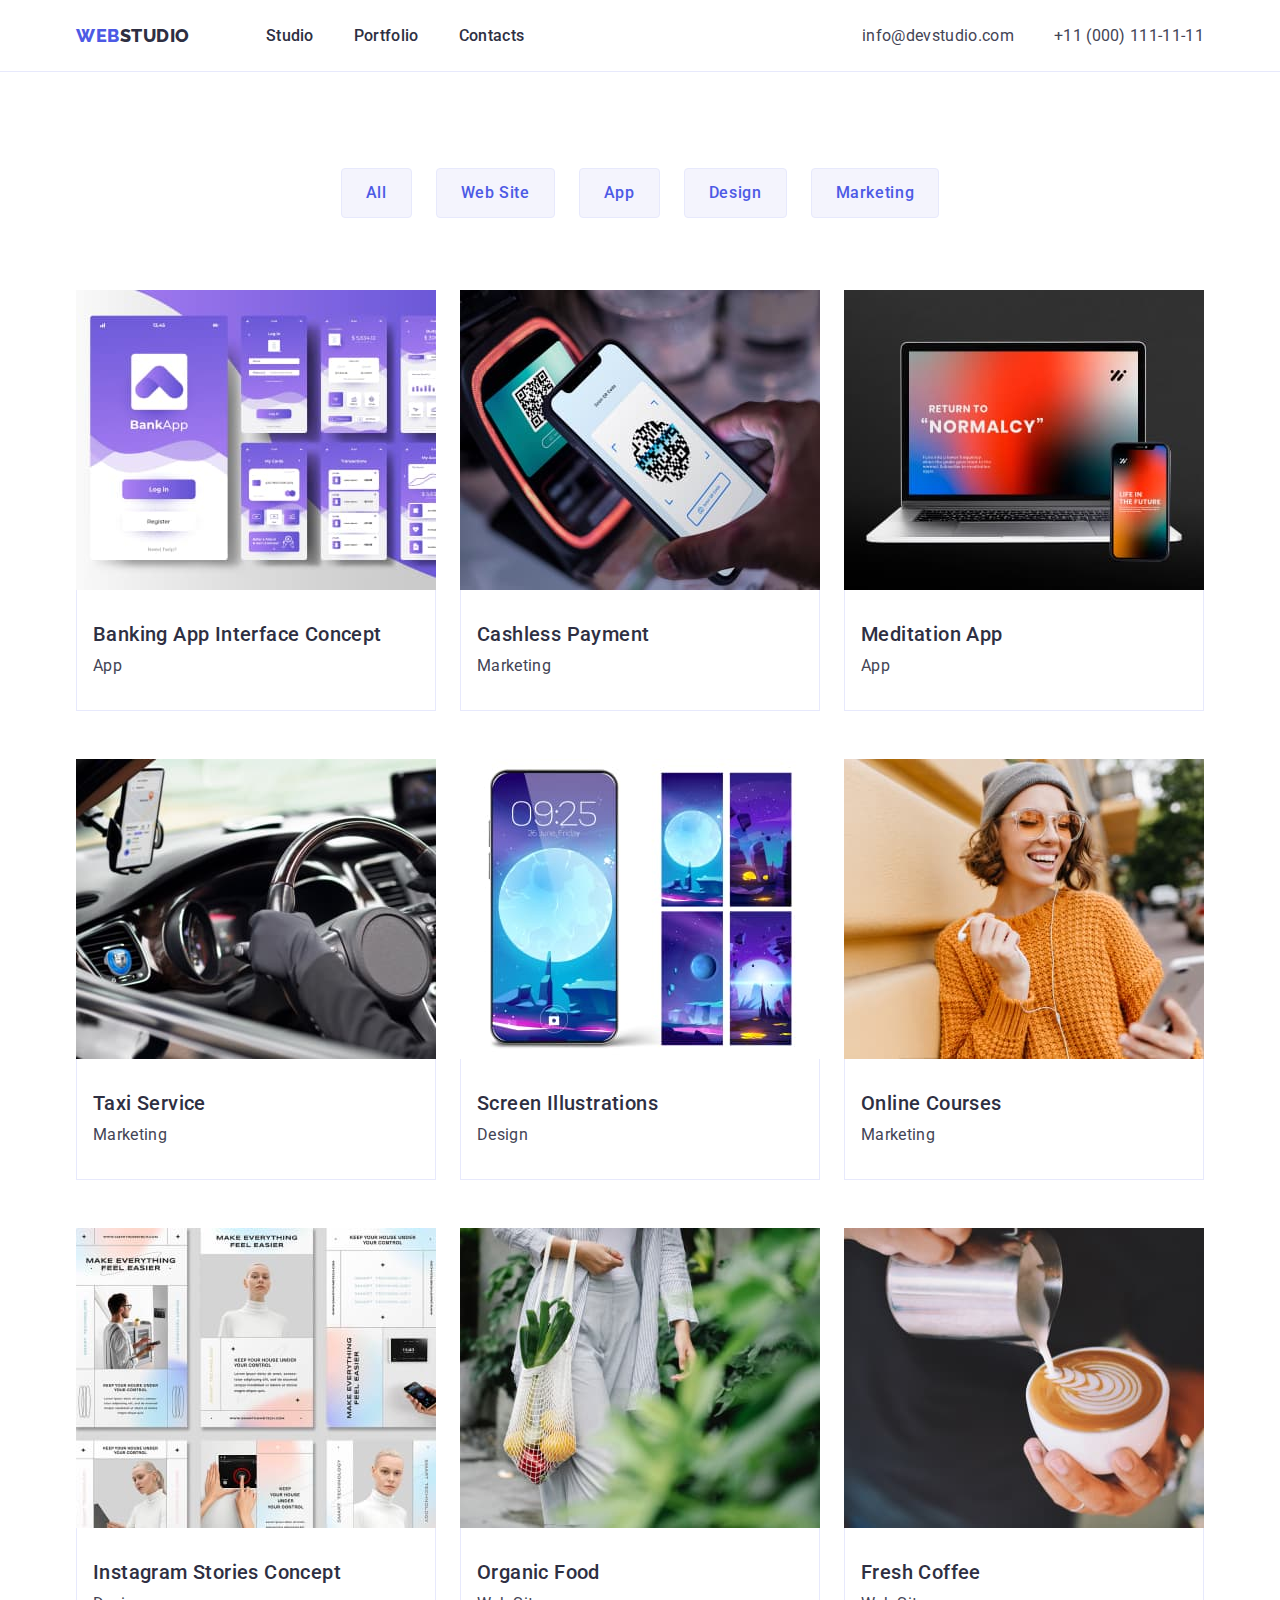
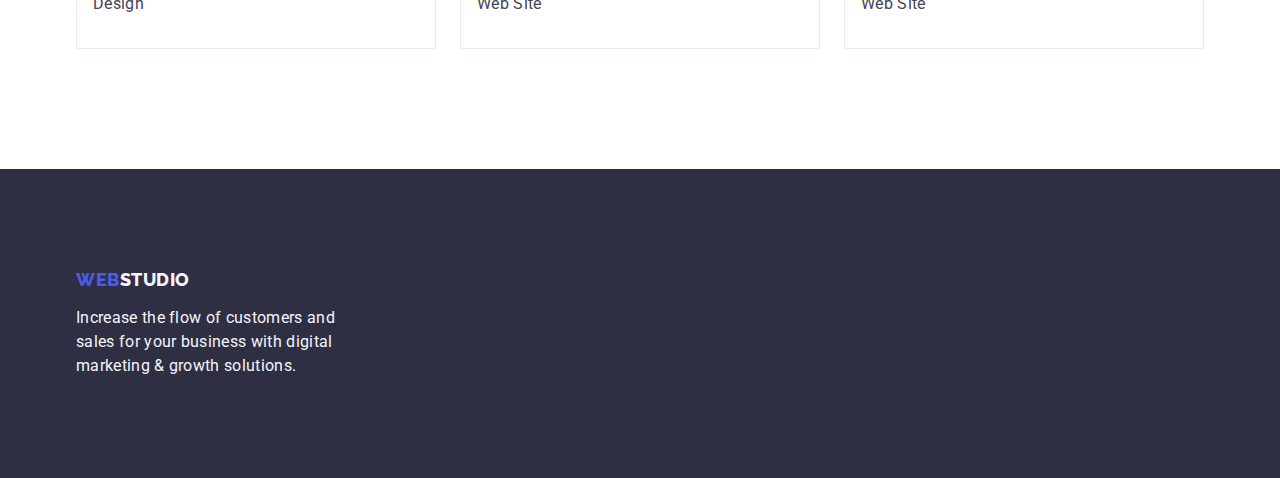
==== portfolio.html @ edec39df "Initial commit" ====
<!DOCTYPE html>
<html lang="en">
  <head>
    <meta charset="UTF-8" />
    <meta http-equiv="X-UA-Compatible" content="IE=edge" />
    <meta name="viewport" content="width=device-width, initial-scale=1.0" />
    <title>Portfolio</title>
    <link rel="preconnect" href="https://fonts.googleapis.com" />
    <link rel="preconnect" href="https://fonts.gstatic.com" crossorigin />
    <link
      href="https://fonts.googleapis.com/css2?family=Raleway:wght@800&family=Roboto:wght@400;500;700;900&display=swap"
      rel="stylesheet"
    />
    <link
      rel="stylesheet"
      href="https://cdn.jsdelivr.net/npm/modern-normalize@1.1.0/modern-normalize.min.css"
    />
    <link rel="stylesheet" href="./css/styles.css" />
  </head>
  <body>
    <!-- Head of site-->
    <header class="page-header">
      <div class="container page-header-container">
        <nav class="page-nav">
          <a class="logo-header link" href="./index.html"
            >Web<span class="accent-logo-header">Studio</span></a
          >
          <ul class="menu list">
            <li class="menu-item">
              <a class="menu-link link" href="./index.html">Studio</a>
            </li>
            <li class="menu-item">
              <a class="menu-link link" href="./portfolio.html">Portfolio</a>
            </li>
            <li class="menu-item">
              <a class="menu-link link" href="">Contacts</a>
            </li>
          </ul>
        </nav>
        <address class="contact-us list">
          <ul class="address-list list">
            <li>
              <a class="contact-us-link link" href="mailto:info@devstudio.com">
                info@devstudio.com</a
              >
            </li>
            <li>
              <a class="contact-us-link link" href="tel:+110001111111">
                +11 (000) 111-11-11</a
              >
            </li>
          </ul>
        </address>
      </div>
    </header>
    <main>
      <!-- Top line buttons -->
      <section class="section-portfolio">
        <div class="container">
          <h1 class="visually-hidden">Our jobs</h1>
          <ul class="top-line-buttons list">
            <li><button class="button-secondary" type="button">All</button></li>
            <li>
              <button class="button-secondary" type="button">Web Site</button>
            </li>
            <li><button class="button-secondary" type="button">App</button></li>
            <li>
              <button class="button-secondary" type="button">Design</button>
            </li>
            <li>
              <button class="button-secondary" type="button">Marketing</button>
            </li>
          </ul>

          <!-- Our jobs -->

          <ul class="our-jobs list">
            <li class="our-jobs-content">
              <a class="link">
                <img
                  src="./images/banking-app.jpg"
                  alt="Banking application"
                  width="360"
                />
                <div class="our-jobs-wrapper">
                  <h2 class="subtitle">Banking App Interface Concept</h2>
                  <p class="section-description">App</p>
                </div>
              </a>
            </li>

            <li class="our-jobs-content">
              <a class="link">
                <img
                  src="./images/cashless-payment.jpg"
                  alt="Payment via qr-code"
                  width="360"
                />
                <div class="our-jobs-wrapper">
                  <h2 class="subtitle">Cashless Payment</h2>
                  <p class="section-description">Marketing</p>
                </div>
              </a>
            </li>

            <li class="our-jobs-content">
              <a class="link">
                <img
                  src="./images/meditation-app.jpg"
                  alt="Laptop and phone"
                  width="360"
                />
                <div class="our-jobs-wrapper">
                  <h2 class="subtitle">Meditation App</h2>
                  <p class="section-description">App</p>
                </div>
              </a>
            </li>

            <li class="our-jobs-content">
              <a class="link">
                <img
                  src="./images/taxi-service.jpg"
                  alt="Hands on wheel and phone"
                  width="360"
                />
                <div class="our-jobs-wrapper">
                  <h2 class="subtitle">Taxi Service</h2>
                  <p class="section-description">Marketing</p>
                </div>
              </a>
            </li>

            <li class="our-jobs-content">
              <a class="link">
                <img
                  src="./images/screen-illustrations.jpg"
                  alt="Phone with screen wallpapers"
                  width="360"
                />
                <div class="our-jobs-wrapper">
                  <h2 class="subtitle">Screen Illustrations</h2>
                  <p class="section-description">Design</p>
                </div>
              </a>
            </li>

            <li class="our-jobs-content">
              <a class="link">
                <img
                  src="./images/online-courses.jpg"
                  alt="Girl with phone"
                  width="360"
                />
                <div class="our-jobs-wrapper">
                  <h2 class="subtitle">Online Courses</h2>
                  <p class="section-description">Marketing</p>
                </div>
              </a>
            </li>

            <li class="our-jobs-content">
              <a class="link">
                <img
                  src="./images/instagram-stories.jpg"
                  alt="Examples of stories design"
                  width="360"
                />
                <div class="our-jobs-wrapper">
                  <h2 class="subtitle">Instagram Stories Concept</h2>
                  <p class="section-description">Design</p>
                </div>
              </a>
            </li>

            <li class="our-jobs-content">
              <a class="link">
                <img
                  src="./images/organic-food.jpg"
                  alt="Girl with food in bag"
                  width="360"
                />
                <div class="our-jobs-wrapper">
                  <h2 class="subtitle">Organic Food</h2>
                  <p class="section-description">Web Site</p>
                </div>
              </a>
            </li>

            <li class="our-jobs-content">
              <a class="link">
                <img
                  src="./images/fresh-coffee.jpg"
                  alt="Cup of coffee"
                  width="360"
                />
                <div class="our-jobs-wrapper">
                  <h2 class="subtitle">Fresh Coffee</h2>
                  <p class="section-description">Web Site</p>
                </div>
              </a>
            </li>
          </ul>
        </div>
      </section>
    </main>

    <!--Footer-->
    <footer class="footer">
      <div class="container">
        <a class="logo-footer link" href="./index.html"
          >Web<span class="accent-logo-footer">Studio</span></a
        >
        <p class="footer-description">
          Increase the flow of customers and sales for your business with
          digital marketing & growth solutions.
        </p>
      </div>
    </footer>
  </body>
</html>
---- css/styles.css ----
:root {
  --primary-font: 'Roboto', sans-serif;
  --secondary-font: 'Raleway', sans-serif;
  --accent-color: #404bbf;

  --primary-text-color: #434455;
  --secondary-text-color: #2e2f42;
  --primary-white-color: #ffffff;
  --secondary-accent-color: #4d5ae5;
  --background-color: #f4f4fd;
  --border-color: #e7e9fc;
}
h1,
h2,
h3,
h4,
p {
  margin-top: 0;
  margin-bottom: 0;
}

ul,
ol {
  margin-top: 0;
  margin-bottom: 0;
  padding-left: 0;
}

img {
  display: block;
  max-width: 100%;
}

button {
  cursor: pointer;
}
.list {
  list-style: none;
}
.link {
  text-decoration: none;
}

body {
  font-family: var(--primary-font);
  font-size: 16px;
  color: var(--primary-text-color);
  background-color: var(--primary-white-color);
}

.section {
  padding-top: 120px;
  padding-bottom: 120px;
}

.container {
  width: 1158px;
  margin-left: auto;
  margin-right: auto;
  padding-left: 15px;
  padding-right: 15px;
}

.visually-hidden {
  position: absolute;
  width: 1px;
  height: 1px;
  margin: -1px;
  border: 0;
  padding: 0;

  white-space: nowrap;
  clip-path: inset(100%);
  clip: rect(0 0 0 0);
  overflow: hidden;
}

/*-------------------- COMPONENTS--------------- */
.subtitle {
  margin-bottom: 8px;
  font-weight: 500;
  font-size: 20px;
  line-height: 1.2;

  letter-spacing: 0.02em;
  color: var(--secondary-text-color);
}

.section-description {
  line-height: 1.5;

  letter-spacing: 0.02em;
}

.button-primary {
  display: block;
  margin: auto;

  padding-top: 16px;
  padding-bottom: 16px;
  padding-left: 32px;
  padding-right: 32px;
  border-radius: 4px;
  min-width: 169px;
  height: 56px;
  font-family: inherit;
  font-size: 16px;
  font-weight: 500;
  line-height: 1.5;
  border: none;

  letter-spacing: 0.04em;

  color: var(--primary-white-color);
  background: var(--secondary-accent-color);
}
.button-primary:hover,
.button-primary:focus {
  background-color: var(--accent-color);
}
.button-secondary {
  padding-top: 12px;
  padding-bottom: 12px;
  padding-left: 24px;
  padding-right: 24px;
  border: 1px solid var(--border-color);
  border-radius: 4px;
  font-family: inherit;
  font-size: 16px;
  font-weight: 500;
  line-height: 1.5;

  display: flex;
  align-items: center;
  text-align: center;
  letter-spacing: 0.04em;

  color: var(--secondary-accent-color);
  background: var(--background-color);
}
.button-secondary:hover,
.button-secondary:focus {
  color: var(--primary-white-color);
  background-color: var(--accent-color);
  border: 1px solid transparent;
}

.content {
  background-color: var(--primary-white-color);
}

/*-------------------- /COMPONENTS--------------- */
/*------------------ HEADER--------------- */
.page-header {
  padding-top: 23.5px;
  padding-bottom: 23.5px;
  border-bottom: 1px solid var(--border-color);
}

.page-header-container {
  display: flex;
  align-items: center;
}
.page-nav {
  display: flex;
  align-items: center;
  margin-right: auto;
}
.menu {
  display: flex;
  align-items: center;
}
.menu-item:not(:last-child) {
  margin-right: 40px;
}

.menu-link {
  padding: 24px 0;
  font-weight: 500;
  line-height: 1.5;
  letter-spacing: 0.02em;

  color: var(--secondary-text-color);
}

.menu-link:hover,
.menu-link:focus {
  color: var(--accent-color);
}

.logo-header {
  margin-right: 76px;
  font-family: var(--secondary-font);
  font-weight: 800;
  font-size: 18px;
  line-height: 1.17;

  display: flex;
  align-items: center;
  letter-spacing: 0.03em;
  text-transform: uppercase;

  color: var(--secondary-accent-color);
}

.accent-logo-header {
  color: var(--secondary-text-color);
}

.address-list {
  display: flex;
  align-items: center;
  gap: 40px;
}
.contact-us {
  font-style: normal;
}

.contact-us-link {
  line-height: 1.5;
  letter-spacing: 0.02em;
  color: var(--primary-text-color);
}

.contact-us-link:hover,
.contact-us-link:focus {
  color: var(--accent-color);
}

/*------------------ /HEADER--------------- */

/*-------------------- HERO--------------- */

.hero {
  padding-top: 188px;
  padding-bottom: 188px;
  background-color: var(--secondary-text-color);
}

.hero-title {
  margin: 0 auto 48px;
  max-width: 496px;
  font-weight: 700;
  font-size: 56px;
  line-height: 1.07;

  letter-spacing: 0.02em;

  color: var(--primary-white-color);
}

/*-------------------- /HERO--------------- */
/*-------------------- FEATURES--------------- */

.features-list {
  display: flex;
  gap: 24px;
}
.feature-content {
  flex-basis: calc((100% - 72px) / 4);
}

/*-------------------- /FEATURES--------------- */

/*-------------------- WHAT ARE WE DOING--------------- */

.work {
  padding-top: 0;
}

.section-title {
  font-weight: 700;
  font-size: 36px;
  line-height: 1.11;

  text-align: center;
  letter-spacing: 0.02em;
  text-transform: capitalize;
  margin-bottom: 72px;

  color: var(--secondary-text-color);
}
.examples-content {
  display: flex;
  gap: 24px;
}
.pictures {
  flex-basis: calc((100% - 48px) / 3);
}

/*-------------------- /WHAT ARE WE DOING--------------- */

/*-------------------- OUR TEAM--------------- */

.our-team {
  background-color: var(--background-color);
}
.employees {
  display: flex;
  flex-wrap: wrap;
  gap: 24px;
  justify-content: center;
}
.content {
  flex-basis: calc((100% - 72px) / 4);
}
.employees-wrapper {
  padding-top: 32px;
  padding-bottom: 32px;
  padding-left: 16px;
  padding-right: 16px;
  border-radius: 0px 0px 4px 4px;
}
.name-surname {
  text-align: center;
}
.position {
  text-align: center;
}
/*-------------------- /OUR TEAM--------------- */

/*-------------------- OUR JOBS--------------- */
.section-portfolio {
  padding-top: 96px;
  padding-bottom: 120px;
}

.top-line-buttons {
  display: flex;
  flex-direction: row;
  margin-bottom: 72px;
  justify-content: center;
  gap: 24px;
}

.our-jobs {
  display: flex;
  flex-wrap: wrap;
  column-gap: 24px;
  row-gap: 48px;
}

.our-jobs-content {
  flex-basis: calc((100% - 48px) / 3);
}

.our-jobs-wrapper {
  border: 1px solid var(--border-color);
  border-top: none;
  padding-top: 32px;
  padding-bottom: 32px;
  padding-left: 16px;
  padding-right: 16px;
}

/*-------------------- /OUR JOBS--------------- */

/*-------------------- FOOTER--------------- */

.footer {
  padding-top: 100px;
  padding-bottom: 100px;

  background-color: var(--secondary-text-color);
}

.logo-footer {
  display: inline-block;
  margin-bottom: 16px;
  font-family: var(--secondary-font);
  font-style: normal;
  font-weight: 800;
  font-size: 18px;
  line-height: 1.17;

  align-items: center;
  letter-spacing: 0.03em;
  text-transform: uppercase;

  color: var(--secondary-accent-color);
}
.footer-description {
  width: 264px;
  line-height: 1.5;

  letter-spacing: 0.02em;

  color: var(--background-color);
}
.accent-logo-footer {
  color: var(--background-color);
}
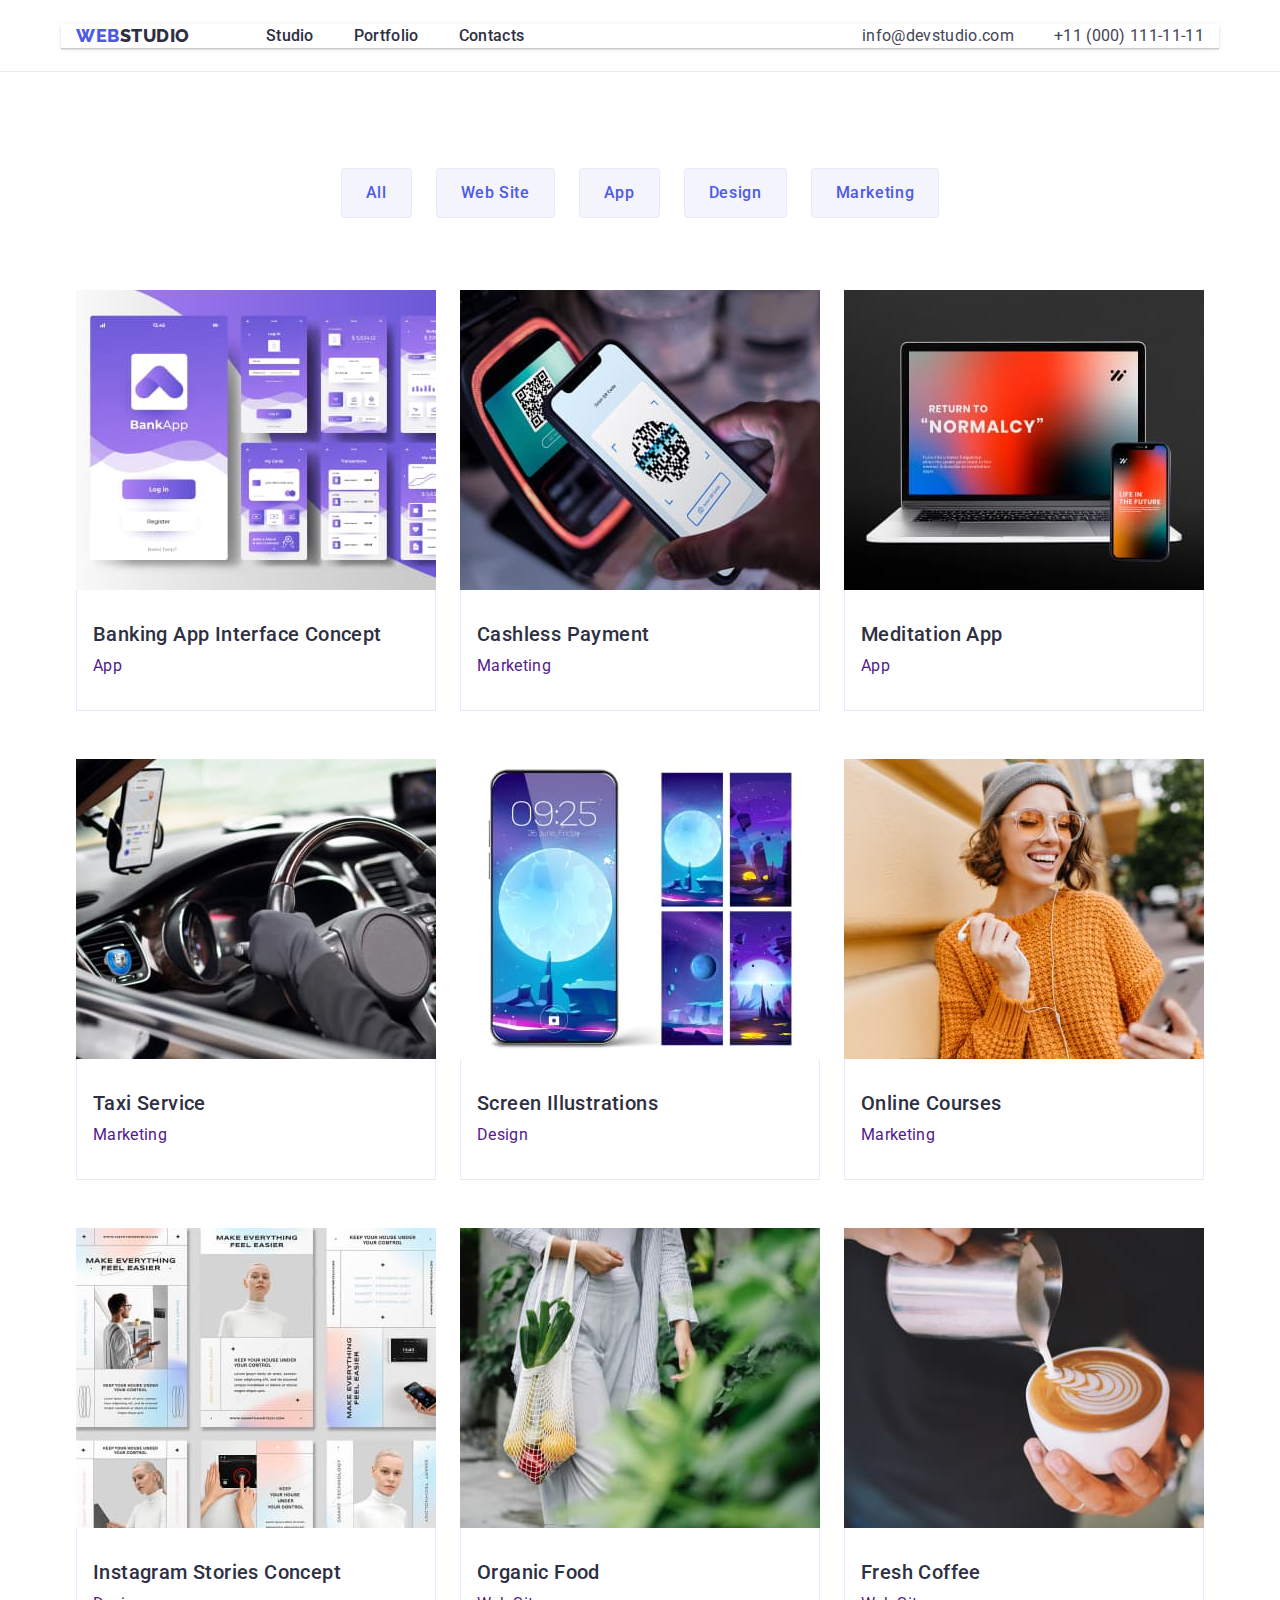
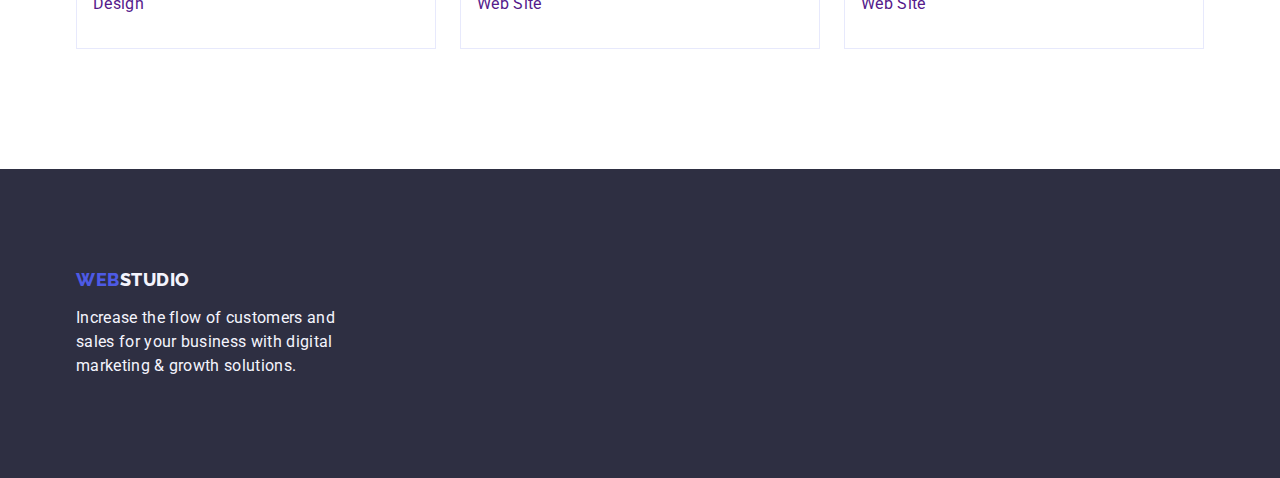
==== commit 1a200f5e: "update" ====
--- a/portfolio.html
+++ b/portfolio.html
@@ -76,7 +76,7 @@
 
           <ul class="our-jobs list">
             <li class="our-jobs-content">
-              <a class="link">
+              <a href class="our-jobs-link link">
                 <img
                   src="./images/banking-app.jpg"
                   alt="Banking application"
@@ -90,7 +90,7 @@
             </li>
 
             <li class="our-jobs-content">
-              <a class="link">
+              <a href class="our-jobs-link link">
                 <img
                   src="./images/cashless-payment.jpg"
                   alt="Payment via qr-code"
@@ -104,7 +104,7 @@
             </li>
 
             <li class="our-jobs-content">
-              <a class="link">
+              <a href class="our-jobs-link link">
                 <img
                   src="./images/meditation-app.jpg"
                   alt="Laptop and phone"
@@ -118,7 +118,7 @@
             </li>
 
             <li class="our-jobs-content">
-              <a class="link">
+              <a href class="our-jobs-link link">
                 <img
                   src="./images/taxi-service.jpg"
                   alt="Hands on wheel and phone"
@@ -132,7 +132,7 @@
             </li>
 
             <li class="our-jobs-content">
-              <a class="link">
+              <a href class="our-jobs-link link">
                 <img
                   src="./images/screen-illustrations.jpg"
                   alt="Phone with screen wallpapers"
@@ -146,7 +146,7 @@
             </li>
 
             <li class="our-jobs-content">
-              <a class="link">
+              <a href class="our-jobs-link link">
                 <img
                   src="./images/online-courses.jpg"
                   alt="Girl with phone"
@@ -160,7 +160,7 @@
             </li>
 
             <li class="our-jobs-content">
-              <a class="link">
+              <a href class="our-jobs-link link">
                 <img
                   src="./images/instagram-stories.jpg"
                   alt="Examples of stories design"
@@ -174,7 +174,7 @@
             </li>
 
             <li class="our-jobs-content">
-              <a class="link">
+              <a href class="our-jobs-link link">
                 <img
                   src="./images/organic-food.jpg"
                   alt="Girl with food in bag"
@@ -188,7 +188,7 @@
             </li>
 
             <li class="our-jobs-content">
-              <a class="link">
+              <a href class="our-jobs-link link">
                 <img
                   src="./images/fresh-coffee.jpg"
                   alt="Cup of coffee"
--- a/css/styles.css
+++ b/css/styles.css
@@ -8,7 +8,10 @@
   --primary-white-color: #ffffff;
   --secondary-accent-color: #4d5ae5;
   --background-color: #f4f4fd;
+  --background-color-hero: rgba(46, 47, 66, 0.7);
   --border-color: #e7e9fc;
+  --accent-green-color: #31d0aa;
+  --customer-icon-color: #afb1b8;
 }
 h1,
 h2,
@@ -113,6 +116,7 @@
 
   color: var(--primary-white-color);
   background: var(--secondary-accent-color);
+  box-shadow: 0px 4px 4px rgba(0, 0, 0, 0.15);
 }
 .button-primary:hover,
 .button-primary:focus {
@@ -143,6 +147,9 @@
   color: var(--primary-white-color);
   background-color: var(--accent-color);
   border: 1px solid transparent;
+  box-shadow: 0px 3px 1px rgba(0, 0, 0, 0.1);
+  box-shadow: 0px 2px 1px rgba(0, 0, 0, 0.08);
+  box-shadow: 0px 2px 2px rgba(0, 0, 0, 0.12);
 }
 
 .content {
@@ -160,6 +167,8 @@
 .page-header-container {
   display: flex;
   align-items: center;
+  box-shadow: 0px 2px 1px rgba(46, 47, 66, 0.08),
+    0px 1px 1px rgba(46, 47, 66, 0.16), 0px 1px 6px rgba(46, 47, 66, 0.08);
 }
 .page-nav {
   display: flex;
@@ -186,6 +195,15 @@
 .menu-link:hover,
 .menu-link:focus {
   color: var(--accent-color);
+}
+.menu-link:active::after {
+  display: flex;
+  width: 66px;
+  height: 4px;
+  border-radius: 4px;
+  background-color: var(--accent-color);
+  content: '';
+  margin-top: 20px;
 }
 
 .logo-header {
@@ -234,7 +252,15 @@
 .hero {
   padding-top: 188px;
   padding-bottom: 188px;
-  background-color: var(--secondary-text-color);
+  background-image: linear-gradient(
+      rgba(46, 47, 66, 0.7),
+      rgba(46, 47, 66, 0.7)
+    ),
+    url(../images/bg.jpg);
+  background-size: cover;
+  background-color: var(--background-color-hero);
+  background-repeat: no-repeat;
+  max-width: 1440px;
 }
 
 .hero-title {
@@ -259,6 +285,16 @@
 .feature-content {
   flex-basis: calc((100% - 72px) / 4);
 }
+.feature-list-icon {
+  display: flex;
+  justify-content: center;
+  align-items: center;
+  width: 264px;
+  height: 112px;
+  margin-bottom: 8px;
+  border-radius: 4px;
+  background-color: var(--background-color);
+}
 
 /*-------------------- /FEATURES--------------- */
 
@@ -271,7 +307,7 @@
 .section-title {
   font-weight: 700;
   font-size: 36px;
-  line-height: 1.11;
+  line-height: 1.1;
 
   text-align: center;
   letter-spacing: 0.02em;
@@ -303,21 +339,78 @@
 }
 .content {
   flex-basis: calc((100% - 72px) / 4);
+  box-shadow: 0px 2px 1px rgba(46, 47, 66, 0.08),
+    0px 1px 1px rgba(46, 47, 66, 0.16), 0px 1px 6px rgba(46, 47, 66, 0.08);
+  border-radius: 0px 0px 4px 4px;
 }
 .employees-wrapper {
-  padding-top: 32px;
-  padding-bottom: 32px;
+  padding: 32px 0;
+  /* padding-bottom: 32px;
   padding-left: 16px;
-  padding-right: 16px;
-  border-radius: 0px 0px 4px 4px;
+  padding-right: 16px; */
 }
 .name-surname {
   text-align: center;
 }
 .position {
   text-align: center;
+  margin-bottom: 8px;
+}
+.social-list {
+  display: flex;
+  justify-content: center;
+  gap: 24px;
+}
+.social-list-link {
+  display: flex;
+  justify-content: center;
+  align-items: center;
+  width: 40px;
+  height: 40px;
+  border-radius: 50%;
+  background-color: var(--secondary-accent-color);
+}
+.social-list-link:hover,
+.social-list-link:focus {
+  background-color: var(--accent-color);
+}
+
+.social-list-icon {
+  fill: var(--background-color);
 }
 /*-------------------- /OUR TEAM--------------- */
+
+/*-------------------- CUSTOMERS--------------- */
+.customers-list {
+  display: flex;
+  flex-wrap: wrap;
+  justify-content: center;
+  gap: 24px;
+}
+
+.customer-link {
+  display: flex;
+  justify-content: center;
+  align-items: center;
+  width: 168px;
+  height: 88px;
+  border-radius: 4px;
+  border: 1px solid #8e8f99;
+  color: var(--customer-icon-color);
+}
+
+.customer-link:hover,
+.customer-link:focus {
+  border: 1px solid var(--accent-color);
+  box-shadow: none;
+  color: var(--accent-color);
+}
+
+.customer-icon {
+  fill: currentColor;
+}
+
+/*-------------------- /CUSTOMERS--------------- */
 
 /*-------------------- OUR JOBS--------------- */
 .section-portfolio {
@@ -342,6 +435,16 @@
 
 .our-jobs-content {
   flex-basis: calc((100% - 48px) / 3);
+}
+
+.our-jobs-link {
+  display: block;
+}
+.our-jobs-link:hover,
+.our-jobs-link:focus {
+  box-shadow: 0px 1px 6px rgba(46, 47, 66, 0.08);
+  box-shadow: 0px 1px 1px rgba(46, 47, 66, 0.16);
+  box-shadow: 0px 2px 1px rgba(46, 47, 66, 0.08);
 }
 
 .our-jobs-wrapper {
@@ -390,3 +493,29 @@
 .accent-logo-footer {
   color: var(--background-color);
 }
+
+.social-media-footer {
+  display: flex;
+  color: var(--primary-white-color);
+  flex-direction: column;
+  align-items: baseline;
+}
+.social-media-title {
+  margin-bottom: 16px;
+  font-weight: 500;
+  line-height: 1.5;
+  letter-spacing: 0.02em;
+}
+.footer-content {
+  display: flex;
+  gap: 120px;
+}
+.social-list-footer {
+  display: flex;
+  gap: 16px;
+}
+
+.footer-accent:hover,
+.footer-accent:focus {
+  background-color: var(--accent-green-color);
+}
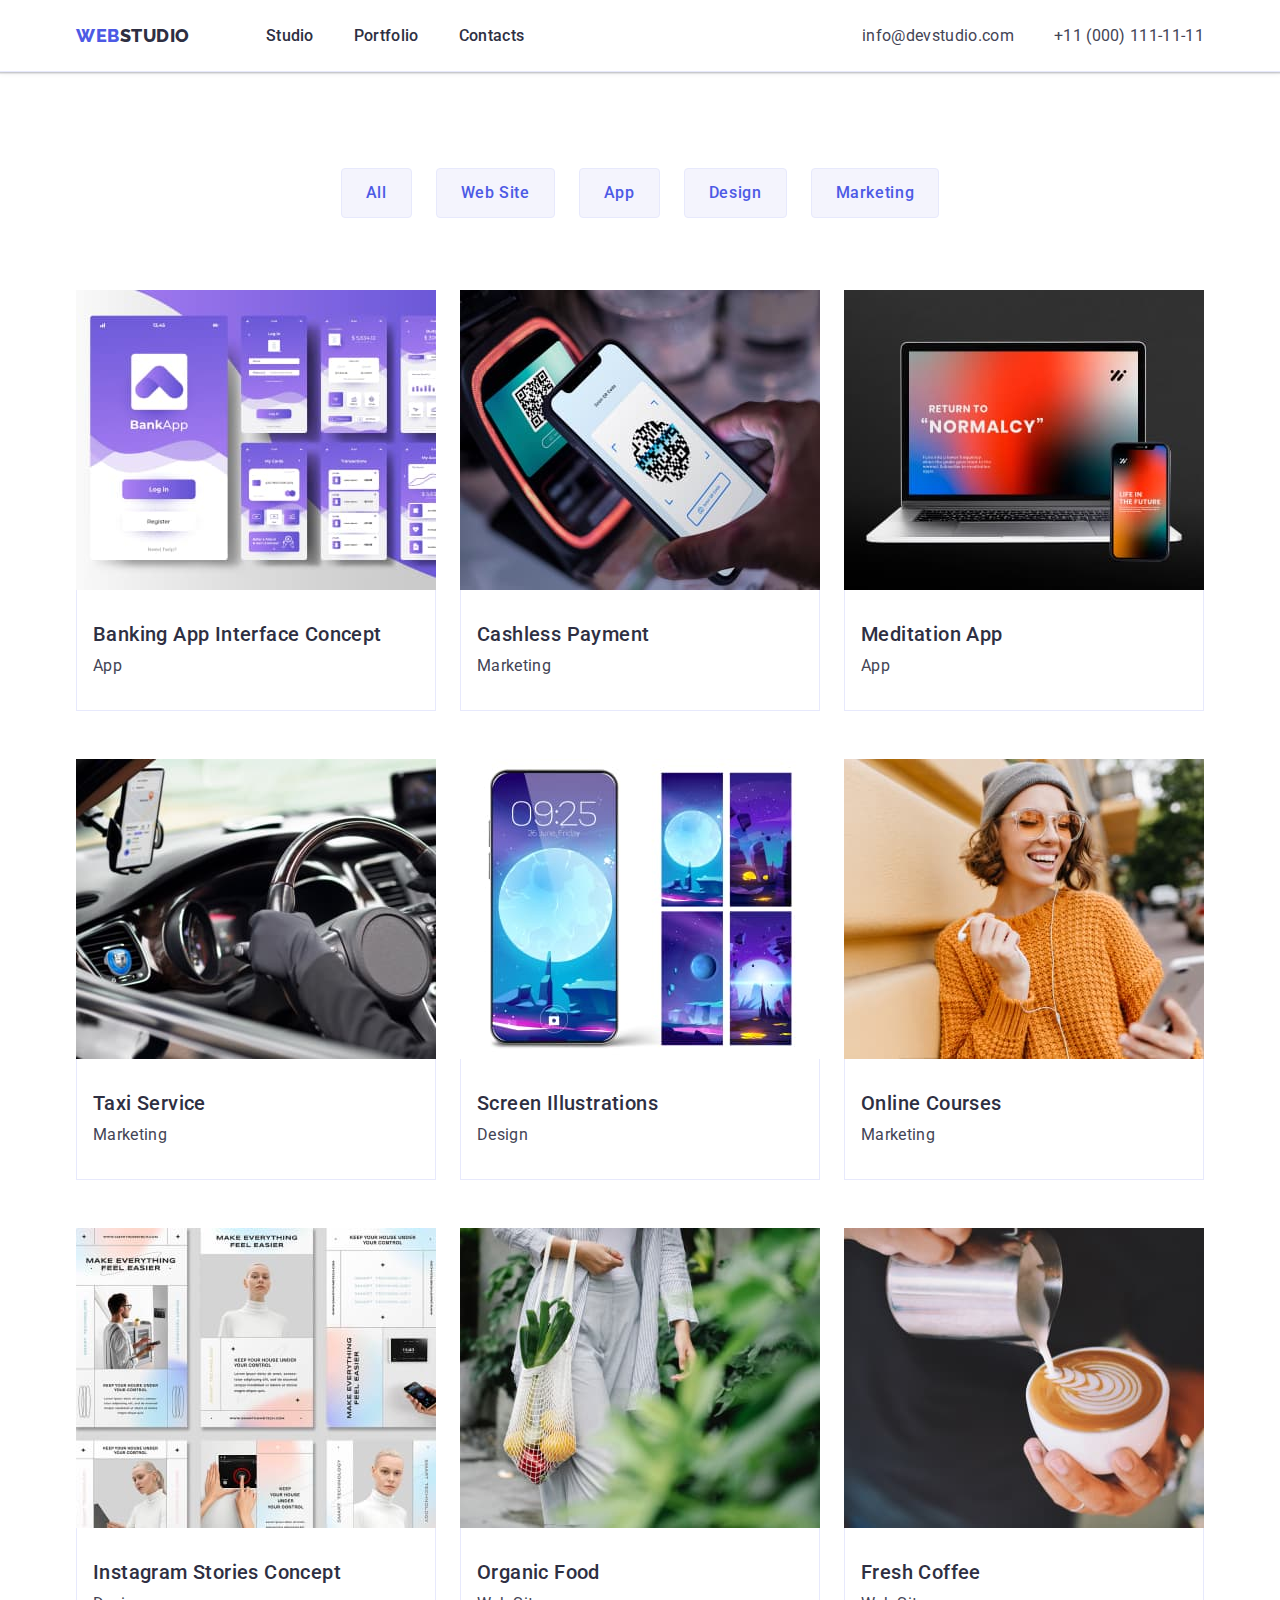
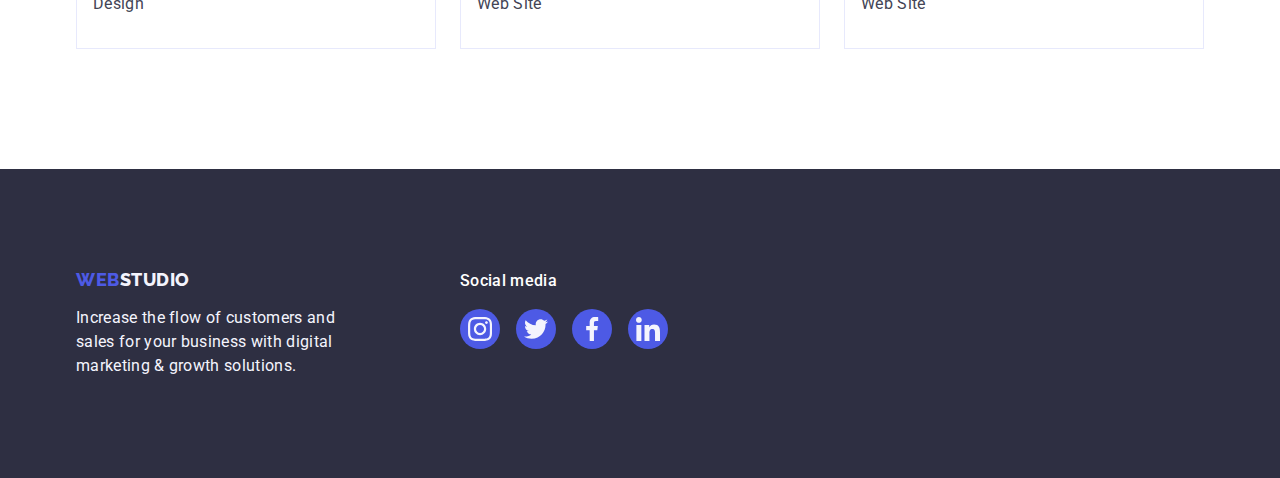
==== commit e3724815: "update" ====
--- a/portfolio.html
+++ b/portfolio.html
@@ -207,14 +207,50 @@
 
     <!--Footer-->
     <footer class="footer">
-      <div class="container">
-        <a class="logo-footer link" href="./index.html"
-          >Web<span class="accent-logo-footer">Studio</span></a
-        >
-        <p class="footer-description">
-          Increase the flow of customers and sales for your business with
-          digital marketing & growth solutions.
-        </p>
+      <div class="container footer-content">
+        <div class="logo-text">
+          <a class="logo-footer link" href="./index.html"
+            >Web<span class="accent-logo-footer">Studio</span></a
+          >
+          <p class="footer-description">
+            Increase the flow of customers and sales for your business with
+            digital marketing & growth solutions.
+          </p>
+        </div>
+
+        <div class="social-media-footer">
+          <p class="social-media-title">Social media</p>
+          <ul class="social-list-footer list">
+            <li class="social-list-item">
+              <a href class="social-list-link footer-accent"
+                ><svg class="social-list-icon" width="24" height="24">
+                  <use href="./images/icon.svg#icon-instagram"></use>
+                </svg>
+              </a>
+            </li>
+            <li class="social-list-item">
+              <a href class="social-list-link footer-accent"
+                ><svg class="social-list-icon" width="24" height="24">
+                  <use href="./images/icon.svg#icon-twitter"></use>
+                </svg>
+              </a>
+            </li>
+            <li class="social-list-item">
+              <a href class="social-list-link footer-accent"
+                ><svg class="social-list-icon" width="24" height="24">
+                  <use href="./images/icon.svg#icon-facebook"></use>
+                </svg>
+              </a>
+            </li>
+            <li class="social-list-item">
+              <a href class="social-list-link footer-accent"
+                ><svg class="social-list-icon" width="24" height="24">
+                  <use href="./images/icon.svg#icon-linkedin"></use>
+                </svg>
+              </a>
+            </li>
+          </ul>
+        </div>
       </div>
     </footer>
   </body>
--- a/css/styles.css
+++ b/css/styles.css
@@ -147,9 +147,8 @@
   color: var(--primary-white-color);
   background-color: var(--accent-color);
   border: 1px solid transparent;
-  box-shadow: 0px 3px 1px rgba(0, 0, 0, 0.1);
-  box-shadow: 0px 2px 1px rgba(0, 0, 0, 0.08);
-  box-shadow: 0px 2px 2px rgba(0, 0, 0, 0.12);
+  box-shadow: 0px 3px 1px rgba(0, 0, 0, 0.1), 0px 2px 1px rgba(0, 0, 0, 0.08),
+    0px 2px 2px rgba(0, 0, 0, 0.12);
 }
 
 .content {
@@ -162,13 +161,13 @@
   padding-top: 23.5px;
   padding-bottom: 23.5px;
   border-bottom: 1px solid var(--border-color);
-}
-
-.page-header-container {
-  display: flex;
-  align-items: center;
   box-shadow: 0px 2px 1px rgba(46, 47, 66, 0.08),
     0px 1px 1px rgba(46, 47, 66, 0.16), 0px 1px 6px rgba(46, 47, 66, 0.08);
+}
+
+.page-header-container {
+  display: flex;
+  align-items: center;
 }
 .page-nav {
   display: flex;
@@ -260,7 +259,10 @@
   background-size: cover;
   background-color: var(--background-color-hero);
   background-repeat: no-repeat;
+  background-position: center;
   max-width: 1440px;
+  height: 600px;
+  margin: auto;
 }
 
 .hero-title {
@@ -395,14 +397,12 @@
   width: 168px;
   height: 88px;
   border-radius: 4px;
-  border: 1px solid #8e8f99;
-  color: var(--customer-icon-color);
+  border: 1px solid currentColor;
+  color: #8e8f99;
 }
 
 .customer-link:hover,
 .customer-link:focus {
-  border: 1px solid var(--accent-color);
-  box-shadow: none;
   color: var(--accent-color);
 }
 
@@ -439,12 +439,12 @@
 
 .our-jobs-link {
   display: block;
+  color: inherit;
 }
 .our-jobs-link:hover,
 .our-jobs-link:focus {
-  box-shadow: 0px 1px 6px rgba(46, 47, 66, 0.08);
-  box-shadow: 0px 1px 1px rgba(46, 47, 66, 0.16);
-  box-shadow: 0px 2px 1px rgba(46, 47, 66, 0.08);
+  box-shadow: 0px 1px 6px rgba(46, 47, 66, 0.08),
+    0px 1px 1px rgba(46, 47, 66, 0.16), 0px 2px 1px rgba(46, 47, 66, 0.08);
 }
 
 .our-jobs-wrapper {
@@ -465,6 +465,10 @@
   padding-bottom: 100px;
 
   background-color: var(--secondary-text-color);
+}
+
+.logo-text {
+  margin-right: 120px;
 }
 
 .logo-footer {
@@ -494,21 +498,15 @@
   color: var(--background-color);
 }
 
-.social-media-footer {
-  display: flex;
-  color: var(--primary-white-color);
-  flex-direction: column;
-  align-items: baseline;
-}
 .social-media-title {
   margin-bottom: 16px;
   font-weight: 500;
   line-height: 1.5;
   letter-spacing: 0.02em;
+  color: var(--primary-white-color);
 }
 .footer-content {
   display: flex;
-  gap: 120px;
 }
 .social-list-footer {
   display: flex;
